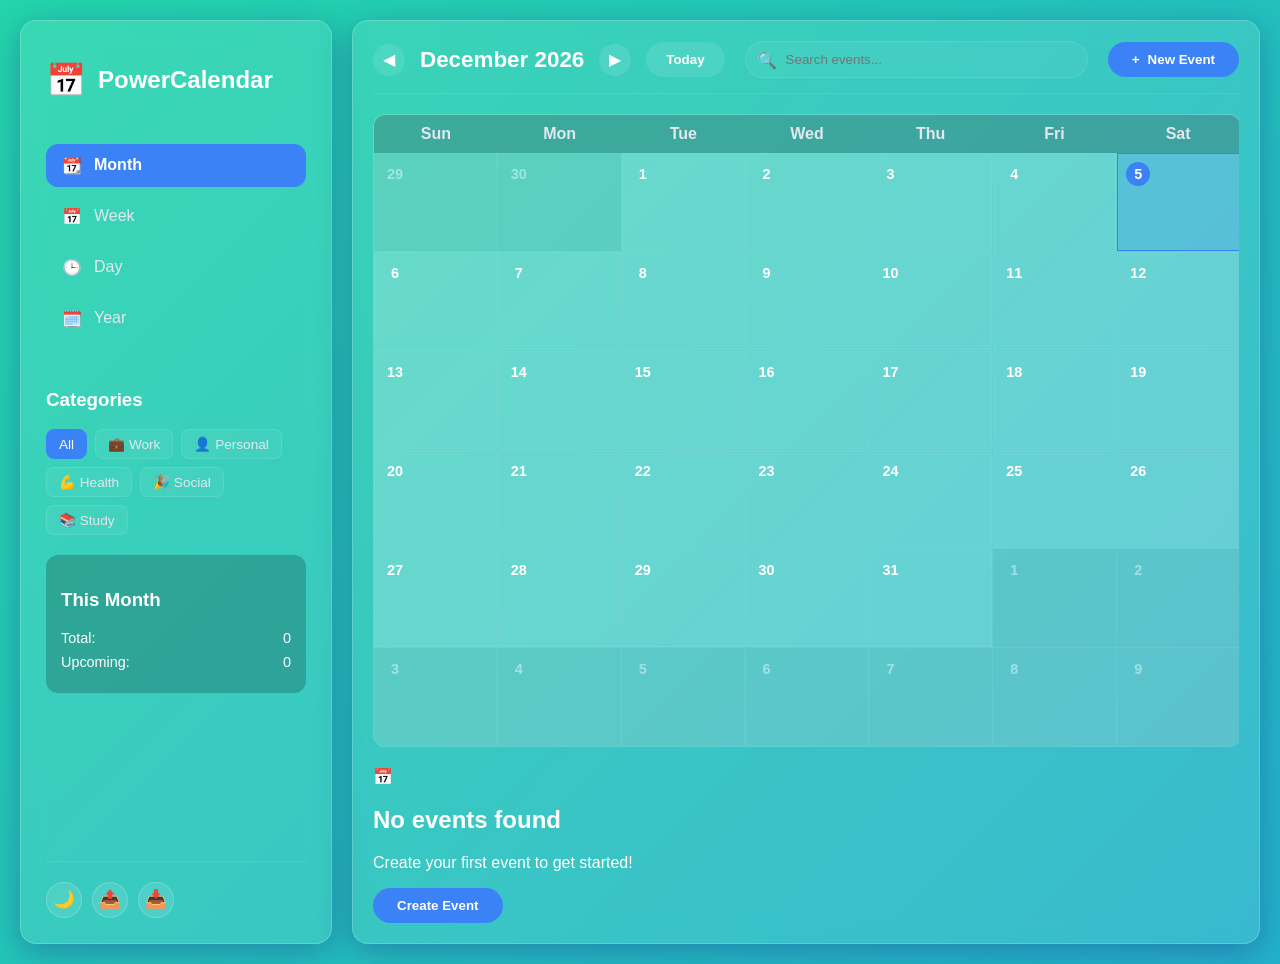
==== apps/calendar/index.html @ 4eef014f "Changing the existing repository with newly created one" ====
<!DOCTYPE html>
<html lang="en">
<head>
    <meta charset="UTF-8">
    <meta name="viewport" content="width=device-width, initial-scale=1.0">
    <title>PowerCalendar | Smart Calendar</title>
    <link rel="stylesheet" href="style.css">
</head>
<body class="theme-normal">
    <div id="app" class="app-wrapper">
        
        <!-- Sidebar -->
        <aside class="sidebar">
            <div class="sidebar-header">
                <div class="logo">
                    <span class="logo-icon">📅</span>
                    <h1>PowerCalendar</h1>
                </div>
            </div>

            <nav class="sidebar-nav">
                <button class="nav-item active" data-view="month"><span class="nav-icon">📆</span><span>Month</span></button>
                <button class="nav-item" data-view="week"><span class="nav-icon">📅</span><span>Week</span></button>
                <button class="nav-item" data-view="day"><span class="nav-icon">🕒</span><span>Day</span></button>
                <button class="nav-item" data-view="year"><span class="nav-icon">🗓️</span><span>Year</span></button>
            </nav>

            <div class="sidebar-section">
                <h3>Categories</h3>
                <div class="category-list">
                    <button class="category-btn active" data-category="all">All</button>
                    <button class="category-btn" data-category="work">💼 Work</button>
                    <button class="category-btn" data-category="personal">👤 Personal</button>
                    <button class="category-btn" data-category="health">💪 Health</button>
                    <button class="category-btn" data-category="social">🎉 Social</button>
                    <button class="category-btn" data-category="study">📚 Study</button>
                </div>
            </div>

            <div class="sidebar-stats">
                <h3>This Month</h3>
                <div class="stat-row"><span>Total:</span><span id="month-count">0</span></div>
                <div class="stat-row"><span>Upcoming:</span><span id="upcoming-count">0</span></div>
            </div>

            <div class="sidebar-footer">
                <button id="theme-toggle" class="icon-btn" title="Theme">🌙</button>
                <button id="export-btn" class="icon-btn" title="Export">📤</button>
                <button id="import-btn" class="icon-btn" title="Import">📥</button>
                <input type="file" id="import-file" accept=".ics" style="display:none">
            </div>
        </aside>

        <!-- Main Content -->
        <main class="main-content">
            <header class="main-header">
                <div class="date-navigator">
                    <button id="prev-btn" class="icon-btn-small">◀</button>
                    <h2 id="current-period">September 2025</h2>
                    <button id="next-btn" class="icon-btn-small">▶</button>
                    <button id="today-btn" class="secondary-btn">Today</button>
                </div>
                <div class="search-container">
                    <input type="text" id="search-input" placeholder="Search events...">
                    <span class="search-icon">🔍</span>
                </div>
                <button id="add-event-btn" class="primary-btn"><span>+</span><span>New Event</span></button>
            </header>

            <!-- Month View -->
            <section id="month-view" class="calendar-view active">
                <div class="calendar-grid">
                    <div class="weekday-header">
                        <div>Sun</div><div>Mon</div><div>Tue</div><div>Wed</div><div>Thu</div><div>Fri</div><div>Sat</div>
                    </div>
                    <div id="month-days" class="days-grid"></div>
                </div>
            </section>

            <!-- Week View -->
            <section id="week-view" class="calendar-view">
                <div class="week-grid">
                    <div class="time-sidebar">
                        <!-- Generated by JS -->
                    </div>
                    <div id="week-columns" class="week-columns"></div>
                </div>
            </section>

            <!-- Day View (FIXED: Added Time Sidebar) -->
            <section id="day-view" class="calendar-view">
                <div class="day-grid">
                    <div class="time-sidebar" id="day-time-sidebar">
                        <!-- Generated by JS: 00:00 to 23:00 -->
                    </div>
                    <div id="day-column" class="day-column"></div>
                </div>
            </section>

            <!-- Year View -->
            <section id="year-view" class="calendar-view">
                <div id="year-grid" class="year-grid"></div>
            </section>

            <div id="empty-state" class="empty-state hidden">
                <div class="empty-icon">📅</div>
                <h2>No events found</h2>
                <p>Create your first event to get started!</p>
                <button id="empty-add-btn" class="primary-btn">Create Event</button>
            </div>
        </main>
    </div>

    <!-- Event Modal (Improved Layout) -->
    <dialog id="event-modal" class="modal">
        <div class="modal-content">
            <div class="modal-header">
                <h2 id="modal-title">Add New Event</h2>
                <button id="modal-close" class="close-btn">&times;</button>
            </div>
            <form id="event-form">
                <input type="hidden" id="event-id">
                
                <div class="form-group">
                    <label for="event-title">Title *</label>
                    <input type="text" id="event-title" required placeholder="e.g., Team Meeting">
                </div>

                <div class="form-row">
                    <div class="form-group half">
                        <label for="event-start">Start</label>
                        <input type="datetime-local" id="event-start" required>
                    </div>
                    <div class="form-group half">
                        <label for="event-end">End</label>
                        <input type="datetime-local" id="event-end" required>
                    </div>
                </div>

                <div class="form-row">
                    <div class="form-group half">
                        <label for="event-category">Category</label>
                        <select id="event-category">
                            <option value="work">💼 Work</option>
                            <option value="personal">👤 Personal</option>
                            <option value="health">💪 Health</option>
                            <option value="social">🎉 Social</option>
                            <option value="study">📚 Study</option>
                        </select>
                    </div>
                    <div class="form-group half">
                        <label for="event-color">Color</label>
                        <select id="event-color">
                            <option value="#3b82f6">Blue</option>
                            <option value="#10b981">Green</option>
                            <option value="#f59e0b">Orange</option>
                            <option value="#ef4444">Red</option>
                            <option value="#8b5cf6">Purple</option>
                            <option value="#ec4899">Pink</option>
                        </select>
                    </div>
                </div>

                <div class="form-group">
                    <label for="event-location">Location</label>
                    <input type="text" id="event-location" placeholder="Room A, Zoom Link, etc.">
                </div>

                <div class="form-group">
                    <label for="event-description">Description</label>
                    <textarea id="event-description" rows="3" placeholder="Details..."></textarea>
                </div>

                <div class="form-group">
                    <label class="checkbox-label">
                        <input type="checkbox" id="event-recurring">
                        Recurring Event
                    </label>
                    <div id="recurring-options" class="hidden" style="margin-top: 10px; display: flex; gap: 10px;">
                        <select id="recurrence-pattern">
                            <option value="daily">Daily</option>
                            <option value="weekly">Weekly</option>
                            <option value="monthly">Monthly</option>
                            <option value="yearly">Yearly</option>
                        </select>
                        <input type="number" id="recurrence-end" min="1" max="100" value="10" style="width: 100px;" placeholder="Count">
                    </div>
                </div>

                <div class="modal-actions">
                    <button type="button" id="delete-event-btn" class="danger-btn hidden">Delete</button>
                    <div class="spacer"></div>
                    <button type="button" id="cancel-btn" class="secondary-btn">Cancel</button>
                    <button type="submit" class="primary-btn">Save Event</button>
                </div>
            </form>
        </div>
    </dialog>

    <div id="theme-menu" class="theme-menu hidden">
        <button data-theme="normal">☀️ Normal</button>
        <button data-theme="dark">🌙 Dark</button>
        <button data-theme="light">✨ Light</button>
        <button data-theme="glass">💎 Glass</button>
    </div>
    <div id="toast-container" class="toast-container"></div>

    <script src="main.js"></script>
</body>
</html>
---- apps/calendar/style.css ----
:root {
    --bg-body: #0f172a;
    --bg-gradient: linear-gradient(-45deg, #ee7752, #e73c7e, #23a6d5, #23d5ab);
    --bg-gradient-size: 400% 400%;
    --glass-bg: rgba(255, 255, 255, 0.1);
    --glass-border: rgba(255, 255, 255, 0.2);
    --glass-shadow: 0 8px 32px 0 rgba(31, 38, 135, 0.37);
    --text-primary: #ffffff;
    --text-secondary: #e2e8f0;
    --text-muted: #94a3b8;
    --primary: #3b82f6;
    --primary-glow: rgba(59, 130, 246, 0.5);
    --radius-lg: 16px;
    --radius-md: 12px;
    --radius-sm: 8px;
    --transition: 0.3s cubic-bezier(0.4, 0, 0.2, 1);
    --cell-bg: rgba(255, 255, 255, 0.05);
    --cell-hover: rgba(255, 255, 255, 0.1);
}

body {
    font-family: 'Inter', sans-serif;
    background: var(--bg-gradient);
    background-size: var(--bg-gradient-size);
    animation: gradientBG 15s ease infinite;
    color: var(--text-primary);
    min-height: 100vh;
    margin: 0;
    overflow-x: hidden;
}

@keyframes gradientBG {
    0% { background-position: 0% 50%; }
    50% { background-position: 100% 50%; }
    100% { background-position: 0% 50%; }
}

.app-wrapper {
    display: flex;
    min-height: 100vh;
    max-width: 1600px;
    margin: 0 auto;
    padding: 20px;
    gap: 20px;
}

/* Sidebar */
.sidebar {
    width: 260px;
    padding: 25px;
    display: flex;
    flex-direction: column;
    flex-shrink: 0;
    background: var(--glass-bg);
    backdrop-filter: blur(12px);
    border: 1px solid var(--glass-border);
    border-radius: var(--radius-lg);
    box-shadow: var(--glass-shadow);
}
.sidebar-header { margin-bottom: 30px; }
.logo { display: flex; align-items: center; gap: 12px; }
.logo-icon { font-size: 2rem; }
.logo h1 { font-size: 1.5rem; font-weight: 700; }

.sidebar-nav { display: flex; flex-direction: column; gap: 8px; margin-bottom: 30px; }
.nav-item {
    display: flex; align-items: center; gap: 12px;
    padding: 12px 16px;
    background: transparent; border: none;
    border-radius: var(--radius-md);
    color: var(--text-secondary);
    cursor: pointer; font-size: 1rem;
    transition: var(--transition);
}
.nav-item:hover { background: rgba(255,255,255,0.1); color: white; }
.nav-item.active { background: var(--primary); color: white; font-weight: 600; }

.category-list { display: flex; flex-wrap: wrap; gap: 8px; margin-bottom: 20px; }
.category-btn {
    padding: 6px 12px;
    background: rgba(255,255,255,0.05);
    border: 1px solid rgba(255,255,255,0.1);
    border-radius: var(--radius-sm);
    color: var(--text-secondary);
    cursor: pointer; font-size: 0.85rem;
    transition: var(--transition);
}
.category-btn:hover { background: rgba(255,255,255,0.15); color: white; }
.category-btn.active { background: var(--primary); border-color: var(--primary); color: white; }

.sidebar-stats {
    padding: 15px;
    background: rgba(0,0,0,0.2);
    border-radius: var(--radius-md);
    margin-bottom: auto;
}
.stat-row { display: flex; justify-content: space-between; font-size: 0.9rem; margin-bottom: 8px; }

.sidebar-footer {
    display: flex; gap: 10px; padding-top: 20px;
    border-top: 1px solid rgba(255,255,255,0.1);
}
.icon-btn {
    width: 36px; height: 36px;
    background: rgba(255,255,255,0.1);
    border: 1px solid rgba(255,255,255,0.2);
    border-radius: 50%;
    cursor: pointer; font-size: 1.1rem;
    display: flex; align-items: center; justify-content: center;
    transition: var(--transition); color: white;
}
.icon-btn:hover { background: rgba(255,255,255,0.2); transform: scale(1.1); }

/* Main Content */
.main-content {
    flex: 1;
    display: flex; flex-direction: column;
    gap: 20px;
    background: var(--glass-bg);
    backdrop-filter: blur(12px);
    border: 1px solid var(--glass-border);
    border-radius: var(--radius-lg);
    box-shadow: var(--glass-shadow);
    padding: 20px;
    overflow: hidden;
}

.main-header {
    display: flex; align-items: center; gap: 20px;
    flex-wrap: wrap; padding-bottom: 15px;
    border-bottom: 1px solid rgba(255,255,255,0.1);
}

.date-navigator { display: flex; align-items: center; gap: 15px; }
.icon-btn-small {
    width: 32px; height: 32px;
    background: rgba(255,255,255,0.1);
    border: none; border-radius: 50%;
    color: white; cursor: pointer; font-size: 1rem;
}
.icon-btn-small:hover { background: rgba(255,255,255,0.2); }
#current-period { font-size: 1.4rem; font-weight: 700; margin: 0; }

.search-container { flex: 1; position: relative; min-width: 200px; }
.search-container input {
    width: 100%; padding: 10px 15px 10px 40px;
    background: rgba(255,255,255,0.05);
    border: 1px solid rgba(255,255,255,0.1);
    border-radius: 20px; color: white;
}
.search-icon { position: absolute; left: 12px; top: 50%; transform: translateY(-50%); opacity: 0.7; }

.primary-btn {
    padding: 10px 24px;
    background: var(--primary); color: white;
    border: none; border-radius: 20px;
    font-weight: 700; cursor: pointer;
    display: flex; align-items: center; gap: 8px;
    transition: var(--transition);
}
.primary-btn:hover { transform: translateY(-2px); box-shadow: 0 5px 15px var(--primary-glow); }

.secondary-btn {
    padding: 10px 20px;
    background: rgba(255,255,255,0.1); color: white;
    border: 1px solid rgba(255,255,255,0.2);
    border-radius: 20px; cursor: pointer; font-weight: 600;
}
.secondary-btn:hover { background: rgba(255,255,255,0.2); }

/* Calendar Views */
.calendar-view { display: none; height: 100%; overflow-y: auto; }
.calendar-view.active { display: block; animation: fadeIn 0.4s ease; }

/* =========================================
   MONTH VIEW - FORCED LAYOUT FIX
   ========================================= */

/* The Main Container */
.calendar-grid {
    display: flex;
    flex-direction: column;
    width: 100%;
    /* CRITICAL: Give it a minimum height so it doesn't collapse */
    min-height: 500px; 
    flex-grow: 1; /* Take up remaining space in the main content area */
    background: rgba(255,255,255,0.1);
    border: 1px solid rgba(255,255,255,0.1);
    border-radius: var(--radius-md);
    overflow: hidden;
}

/* The Header Row (Sun-Sat) */
.weekday-header {
    display: grid;
    grid-template-columns: repeat(7, 1fr);
    background: rgba(0,0,0,0.2);
    padding: 10px 0;
    text-align: center;
    font-weight: 600;
    color: var(--text-secondary);
    flex-shrink: 0; /* Don't let header shrink */
}

/* The Days Container */
.days-grid {
    display: grid;
    grid-template-columns: repeat(7, 1fr);
    grid-auto-rows: 1fr; /* Rows share height equally */
    gap: 1px;
    background: rgba(255,255,255,0.1);
    flex-grow: 1; /* CRITICAL: Fill remaining height */
    min-height: 0; /* Allow grid to shrink if needed, but flex-grow handles expansion */
}

/* Individual Day Cells */
.day-cell {
    background: var(--cell-bg);
    padding: 8px;
    position: relative;
    transition: var(--transition);
    cursor: pointer;
    display: flex;
    flex-direction: column;
    overflow: hidden;
    min-height: 80px; /* Minimum height per cell */
    border: 1px solid rgba(255,255,255,0.05); /* Optional: subtle border */
}

.day-cell:hover { background: var(--cell-hover); }
.day-cell.other-month { opacity: 0.4; background: rgba(0,0,0,0.1); }
.day-cell.today { background: rgba(59, 130, 246, 0.2); border: 1px solid var(--primary); }

.day-number {
    font-weight: 600; 
    font-size: 0.9rem;
    margin-bottom: 5px; 
    display: inline-block;
    width: 24px; 
    height: 24px;
    text-align: center; 
    line-height: 24px;
    border-radius: 50%;
    flex-shrink: 0;
}

.day-cell.today .day-number { background: var(--primary); color: white; }

.event-chip {
    font-size: 0.75rem;
    padding: 2px 6px;
    border-radius: 4px;
    margin-bottom: 2px;
    color: white;
    white-space: nowrap;
    overflow: hidden;
    text-overflow: ellipsis;
    cursor: pointer;
    flex-shrink: 0;
}

/* WEEK & DAY VIEW - WITH TIMETABLE */
.week-grid, .day-grid {
    display: flex;
    height: calc(100% - 20px);
    overflow-y: auto;
    position: relative;
}

.time-sidebar {
    width: 60px;
    flex-shrink: 0;
    border-right: 1px solid rgba(255,255,255,0.1);
    background: rgba(0,0,0,0.1);
    position: sticky;
    left: 0;
    z-index: 10;
}
.time-slot {
    height: 60px; /* 1 hour = 60px */
    display: flex; align-items: flex-start; justify-content: center;
    font-size: 0.75rem; color: var(--text-muted);
    border-bottom: 1px solid rgba(255,255,255,0.05);
    padding-top: 2px;
}

.week-columns {
    flex: 1;
    display: grid;
    grid-template-columns: repeat(7, 1fr);
    gap: 1px;
    background: rgba(255,255,255,0.1);
    position: relative;
}
.week-col {
    background: var(--cell-bg);
    border-right: 1px solid rgba(255,255,255,0.1);
    position: relative;
    min-height: 1440px; /* 24 hours * 60px */
}
.week-col-header {
    height: 40px;
    background: rgba(0,0,0,0.2);
    display: flex; align-items: center; justify-content: center;
    font-weight: 600;
    border-bottom: 1px solid rgba(255,255,255,0.1);
    position: sticky;
    top: 0;
    z-index: 5;
}

.day-column {
    flex: 1;
    background: var(--cell-bg);
    position: relative;
    min-height: 1440px; /* 24 hours * 60px */
}

/* EVENT IN GRID */
.grid-event {
    position: absolute;
    left: 4px; right: 4px;
    padding: 4px 8px;
    border-radius: 6px;
    font-size: 0.8rem;
    color: white;
    overflow: hidden;
    cursor: pointer;
    box-shadow: 0 2px 5px rgba(0,0,0,0.2);
    z-index: 5;
    transition: transform 0.2s;
}
.grid-event:hover { transform: scale(1.02); z-index: 10; }

/* YEAR VIEW */
.year-grid {
    display: grid;
    grid-template-columns: repeat(auto-fit, minmax(250px, 1fr));
    gap: 20px;
    padding: 10px;
}
.year-month {
    background: rgba(255,255,255,0.05);
    border: 1px solid rgba(255,255,255,0.1);
    border-radius: var(--radius-md);
    padding: 15px;
}
.year-month h3 { text-align: center; margin: 0 0 10px 0; color: var(--primary); }
.year-month-grid {
    display: grid;
    grid-template-columns: repeat(7, 1fr);
    gap: 2px;
    font-size: 0.75rem;
    text-align: center;
}
.year-day { padding: 4px; border-radius: 4px; }
.year-day.has-event { background: var(--primary); color: white; }

/* MODAL */
.modal {
    border: none; border-radius: var(--radius-lg);
    padding: 0; background: rgba(15, 23, 42, 0.95);
    backdrop-filter: blur(20px); color: white;
    max-width: 500px; width: 90%; margin: auto;
    animation: modalPop 0.3s ease;
}
@keyframes modalPop {
    from { opacity: 0; transform: scale(0.9); }
    to { opacity: 1; transform: scale(1); }
}
.modal::backdrop { background: rgba(0,0,0,0.6); }

.modal-content { padding: 25px; }
.modal-header {
    display: flex; justify-content: space-between;
    margin-bottom: 20px; border-bottom: 1px solid rgba(255,255,255,0.1);
    padding-bottom: 10px;
}
.close-btn { background: none; border: none; font-size: 1.5rem; color: white; cursor: pointer; }

.form-group { margin-bottom: 15px; }
.form-group label { display: block; font-size: 0.9rem; margin-bottom: 5px; color: var(--text-secondary); }
.form-row { display: flex; gap: 15px; }
.half { flex: 1; }

input, select, textarea {
    width: 100%; padding: 10px;
    background: rgba(255,255,255,0.05);
    border: 1px solid rgba(255,255,255,0.1);
    border-radius: var(--radius-sm);
    color: white;
    box-sizing: border-box; /* FIX: Prevents overflow */
}
input:focus, select:focus, textarea:focus {
    outline: none; border-color: var(--primary);
    box-shadow: 0 0 10px var(--primary-glow);
}

/* ... (Previous CSS content remains the same until here) ... */

.modal-actions {
    display: flex; justify-content: flex-end; gap: 10px; margin-top: 20px;
}
.danger-btn {
    background: var(--danger); color: white; border: none;
    padding: 10px 20px; border-radius: 20px; cursor: pointer;
}
.danger-btn:hover { background: #dc2626; }

.secondary-btn { 
    background: rgba(255,255,255,0.1); color: white; border: none; 
    padding: 10px 20px; border-radius: 20px; cursor: pointer; 
}
.secondary-btn:hover { background: rgba(255,255,255,0.2); }
.spacer { flex: 1; }

/* Theme Menu & Toast */
.theme-menu {
    position: fixed; top: 70px; right: 20px;
    background: rgba(15, 23, 42, 0.9);
    backdrop-filter: blur(15px);
    border: 1px solid rgba(255,255,255,0.1);
    border-radius: var(--radius-lg);
    padding: 10px; display: flex; flex-direction: column; gap: 5px;
    z-index: 1000;
    opacity: 0; visibility: hidden; transform: translateY(-10px);
    transition: all 0.3s;
}
.theme-menu:not(.hidden) { opacity: 1; visibility: visible; transform: translateY(0); }
.theme-menu button {
    width: 100%; text-align: left; padding: 10px;
    background: transparent; border: none; color: var(--text-secondary);
    cursor: pointer; border-radius: var(--radius-sm);
}
.theme-menu button:hover { background: rgba(255,255,255,0.1); color: white; }

.toast-container { position: fixed; bottom: 30px; right: 30px; z-index: 2000; display: flex; flex-direction: column; gap: 10px; }
.toast {
    padding: 15px 20px; background: rgba(15, 23, 42, 0.9);
    backdrop-filter: blur(10px); color: white;
    border-radius: var(--radius-md); border-left: 4px solid var(--primary);
    animation: slideInRight 0.3s ease;
}
@keyframes slideInRight { from { transform: translateX(100%); } to { transform: translateX(0); } }

.hidden { display: none !important; }
@keyframes fadeIn { from { opacity: 0; } to { opacity: 1; } }

/* Responsive */
@media (max-width: 1024px) {
    .app-wrapper { flex-direction: column; }
    .sidebar { width: 100%; flex-direction: row; flex-wrap: wrap; padding: 15px; }
    .sidebar-nav { flex-direction: row; margin-bottom: 0; }
    .sidebar-stats { display: none; }
    .calendar-grid { height: 60vh; }
}
@media (max-width: 768px) {
    .week-columns { grid-template-columns: 1fr; }
    .week-col { min-height: 200px; }
    .time-sidebar { display: none; } /* Hide time sidebar on mobile for space */
    .day-grid { flex-direction: column; }
}
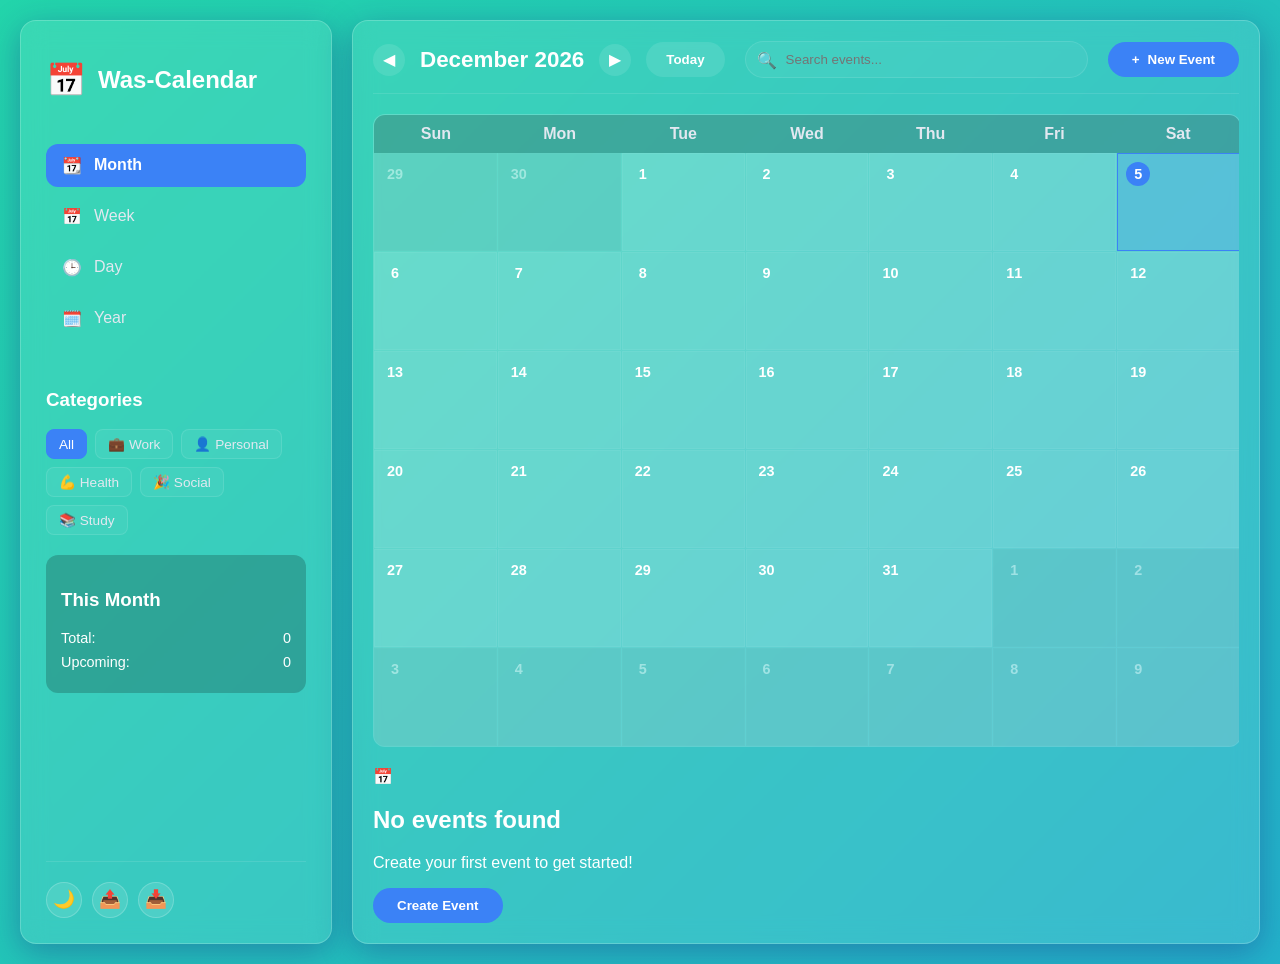
==== commit 6723c637: "I have editted the source code structure to make it easy to ready by me as well as others" ====
--- a/apps/calendar/index.html
+++ b/apps/calendar/index.html
@@ -3,18 +3,16 @@
 <head>
     <meta charset="UTF-8">
     <meta name="viewport" content="width=device-width, initial-scale=1.0">
-    <title>PowerCalendar | Smart Calendar</title>
+    <title>Was-Calendar</title>
     <link rel="stylesheet" href="style.css">
 </head>
 <body class="theme-normal">
     <div id="app" class="app-wrapper">
-        
-        <!-- Sidebar -->
         <aside class="sidebar">
             <div class="sidebar-header">
                 <div class="logo">
                     <span class="logo-icon">📅</span>
-                    <h1>PowerCalendar</h1>
+                    <h1>Was-Calendar</h1>
                 </div>
             </div>
 
@@ -51,7 +49,6 @@
             </div>
         </aside>
 
-        <!-- Main Content -->
         <main class="main-content">
             <header class="main-header">
                 <div class="date-navigator">
@@ -67,7 +64,6 @@
                 <button id="add-event-btn" class="primary-btn"><span>+</span><span>New Event</span></button>
             </header>
 
-            <!-- Month View -->
             <section id="month-view" class="calendar-view active">
                 <div class="calendar-grid">
                     <div class="weekday-header">
@@ -77,27 +73,22 @@
                 </div>
             </section>
 
-            <!-- Week View -->
             <section id="week-view" class="calendar-view">
                 <div class="week-grid">
                     <div class="time-sidebar">
-                        <!-- Generated by JS -->
                     </div>
                     <div id="week-columns" class="week-columns"></div>
                 </div>
             </section>
 
-            <!-- Day View (FIXED: Added Time Sidebar) -->
             <section id="day-view" class="calendar-view">
                 <div class="day-grid">
                     <div class="time-sidebar" id="day-time-sidebar">
-                        <!-- Generated by JS: 00:00 to 23:00 -->
                     </div>
                     <div id="day-column" class="day-column"></div>
                 </div>
             </section>
 
-            <!-- Year View -->
             <section id="year-view" class="calendar-view">
                 <div id="year-grid" class="year-grid"></div>
             </section>
@@ -111,7 +102,6 @@
         </main>
     </div>
 
-    <!-- Event Modal (Improved Layout) -->
     <dialog id="event-modal" class="modal">
         <div class="modal-content">
             <div class="modal-header">
--- a/apps/calendar/style.css
+++ b/apps/calendar/style.css
@@ -44,7 +44,6 @@
     gap: 20px;
 }
 
-/* Sidebar */
 .sidebar {
     width: 260px;
     padding: 25px;
@@ -57,25 +56,56 @@
     border-radius: var(--radius-lg);
     box-shadow: var(--glass-shadow);
 }
-.sidebar-header { margin-bottom: 30px; }
-.logo { display: flex; align-items: center; gap: 12px; }
-.logo-icon { font-size: 2rem; }
-.logo h1 { font-size: 1.5rem; font-weight: 700; }
-
-.sidebar-nav { display: flex; flex-direction: column; gap: 8px; margin-bottom: 30px; }
+.sidebar-header { 
+    margin-bottom: 30px; 
+}
+.logo { 
+    display: flex; 
+    align-items: center; 
+    gap: 12px; 
+}
+.logo-icon { 
+    font-size: 2rem; 
+}
+.logo h1 { 
+    font-size: 1.5rem; 
+    font-weight: 700; 
+}
+
+.sidebar-nav { 
+    display: flex; 
+    flex-direction: column; 
+    gap: 8px; 
+    margin-bottom: 30px; 
+}
 .nav-item {
-    display: flex; align-items: center; gap: 12px;
+    display: flex; 
+    align-items: center; 
+    gap: 12px;
     padding: 12px 16px;
-    background: transparent; border: none;
+    background: transparent; 
+    border: none;
     border-radius: var(--radius-md);
     color: var(--text-secondary);
     cursor: pointer; font-size: 1rem;
     transition: var(--transition);
 }
-.nav-item:hover { background: rgba(255,255,255,0.1); color: white; }
-.nav-item.active { background: var(--primary); color: white; font-weight: 600; }
-
-.category-list { display: flex; flex-wrap: wrap; gap: 8px; margin-bottom: 20px; }
+.nav-item:hover { 
+    background: rgba(255,255,255,0.1); 
+    color: white; 
+}
+.nav-item.active { 
+    background: var(--primary); 
+    color: white; 
+    font-weight: 600; 
+}
+
+.category-list { 
+    display: flex; 
+    flex-wrap: wrap; 
+    gap: 8px; 
+    margin-bottom: 20px; 
+}
 .category-btn {
     padding: 6px 12px;
     background: rgba(255,255,255,0.05);
@@ -85,8 +115,15 @@
     cursor: pointer; font-size: 0.85rem;
     transition: var(--transition);
 }
-.category-btn:hover { background: rgba(255,255,255,0.15); color: white; }
-.category-btn.active { background: var(--primary); border-color: var(--primary); color: white; }
+.category-btn:hover { 
+    background: rgba(255,255,255,0.15); 
+    color: white; 
+}
+.category-btn.active { 
+    background: var(--primary); 
+    border-color: var(--primary); 
+    color: white; 
+}
 
 .sidebar-stats {
     padding: 15px;
@@ -94,24 +131,38 @@
     border-radius: var(--radius-md);
     margin-bottom: auto;
 }
-.stat-row { display: flex; justify-content: space-between; font-size: 0.9rem; margin-bottom: 8px; }
+.stat-row { 
+    display: flex; 
+    justify-content: space-between; 
+    font-size: 0.9rem; 
+    margin-bottom: 8px; 
+}
 
 .sidebar-footer {
-    display: flex; gap: 10px; padding-top: 20px;
+    display: flex; 
+    gap: 10px; 
+    padding-top: 20px;
     border-top: 1px solid rgba(255,255,255,0.1);
 }
 .icon-btn {
-    width: 36px; height: 36px;
+    width: 36px; 
+    height: 36px;
     background: rgba(255,255,255,0.1);
     border: 1px solid rgba(255,255,255,0.2);
     border-radius: 50%;
-    cursor: pointer; font-size: 1.1rem;
-    display: flex; align-items: center; justify-content: center;
-    transition: var(--transition); color: white;
-}
-.icon-btn:hover { background: rgba(255,255,255,0.2); transform: scale(1.1); }
-
-/* Main Content */
+    cursor: pointer; 
+    font-size: 1.1rem;
+    display: flex; 
+    align-items: center; 
+    justify-content: center;
+    transition: var(--transition); 
+    color: white;
+}
+.icon-btn:hover { 
+    background: rgba(255,255,255,0.2); 
+    transform: scale(1.1); 
+}
+
 .main-content {
     flex: 1;
     display: flex; flex-direction: column;
@@ -126,71 +177,112 @@
 }
 
 .main-header {
-    display: flex; align-items: center; gap: 20px;
-    flex-wrap: wrap; padding-bottom: 15px;
+    display: flex; 
+    align-items: center; 
+    gap: 20px;
+    flex-wrap: wrap; 
+    padding-bottom: 15px;
     border-bottom: 1px solid rgba(255,255,255,0.1);
 }
 
-.date-navigator { display: flex; align-items: center; gap: 15px; }
+.date-navigator { 
+    display: flex; 
+    align-items: center; 
+    gap: 15px; 
+}
 .icon-btn-small {
-    width: 32px; height: 32px;
+    width: 32px; 
+    height: 32px;
     background: rgba(255,255,255,0.1);
-    border: none; border-radius: 50%;
-    color: white; cursor: pointer; font-size: 1rem;
-}
-.icon-btn-small:hover { background: rgba(255,255,255,0.2); }
-#current-period { font-size: 1.4rem; font-weight: 700; margin: 0; }
-
-.search-container { flex: 1; position: relative; min-width: 200px; }
+    border: none; 
+    border-radius: 50%;
+    color: white; 
+    cursor: pointer; 
+    font-size: 1rem;
+}
+.icon-btn-small:hover { 
+    background: rgba(255,255,255,0.2); 
+}
+#current-period { 
+    font-size: 1.4rem; 
+    font-weight: 700; 
+    margin: 0; 
+}
+
+.search-container { 
+    flex: 1; 
+    position: relative; 
+    min-width: 200px; 
+}
 .search-container input {
-    width: 100%; padding: 10px 15px 10px 40px;
+    width: 100%; 
+    padding: 10px 15px 10px 40px;
     background: rgba(255,255,255,0.05);
     border: 1px solid rgba(255,255,255,0.1);
-    border-radius: 20px; color: white;
-}
-.search-icon { position: absolute; left: 12px; top: 50%; transform: translateY(-50%); opacity: 0.7; }
+    border-radius: 20px; 
+    color: white;
+}
+.search-icon { 
+    position: absolute; 
+    left: 12px; 
+    top: 50%; 
+    transform: translateY(-50%); 
+    opacity: 0.7; 
+}
 
 .primary-btn {
     padding: 10px 24px;
-    background: var(--primary); color: white;
-    border: none; border-radius: 20px;
-    font-weight: 700; cursor: pointer;
-    display: flex; align-items: center; gap: 8px;
+    background: var(--primary); 
+    color: white;
+    border: none; 
+    border-radius: 20px;
+    font-weight: 700; 
+    cursor: pointer;
+    display: flex; 
+    align-items: center; 
+    gap: 8px;
     transition: var(--transition);
 }
-.primary-btn:hover { transform: translateY(-2px); box-shadow: 0 5px 15px var(--primary-glow); }
+.primary-btn:hover { 
+    transform: translateY(-2px); 
+    box-shadow: 0 5px 15px var(--primary-glow); 
+}
 
 .secondary-btn {
     padding: 10px 20px;
-    background: rgba(255,255,255,0.1); color: white;
+    background: rgba(255,255,255,0.1); 
+    color: white;
     border: 1px solid rgba(255,255,255,0.2);
-    border-radius: 20px; cursor: pointer; font-weight: 600;
-}
-.secondary-btn:hover { background: rgba(255,255,255,0.2); }
-
-/* Calendar Views */
-.calendar-view { display: none; height: 100%; overflow-y: auto; }
-.calendar-view.active { display: block; animation: fadeIn 0.4s ease; }
-
-/* =========================================
-   MONTH VIEW - FORCED LAYOUT FIX
-   ========================================= */
-
-/* The Main Container */
+    border-radius: 20px; 
+    cursor: pointer; 
+    font-weight: 600;
+}
+.secondary-btn:hover { 
+    background: rgba(255,255,255,0.2); 
+}
+
+.calendar-view { 
+    display: none; 
+    height: 100%; 
+    overflow-y: auto; 
+}
+.calendar-view.active { 
+    display: block; 
+    animation: fadeIn 0.4s ease; 
+}
+
 .calendar-grid {
     display: flex;
     flex-direction: column;
     width: 100%;
-    /* CRITICAL: Give it a minimum height so it doesn't collapse */
     min-height: 500px; 
-    flex-grow: 1; /* Take up remaining space in the main content area */
+    flex-grow: 1; 
     background: rgba(255,255,255,0.1);
     border: 1px solid rgba(255,255,255,0.1);
     border-radius: var(--radius-md);
     overflow: hidden;
 }
 
-/* The Header Row (Sun-Sat) */
 .weekday-header {
     display: grid;
     grid-template-columns: repeat(7, 1fr);
@@ -199,21 +291,19 @@
     text-align: center;
     font-weight: 600;
     color: var(--text-secondary);
-    flex-shrink: 0; /* Don't let header shrink */
-}
-
-/* The Days Container */
+    flex-shrink: 0;
+}
+
 .days-grid {
     display: grid;
     grid-template-columns: repeat(7, 1fr);
-    grid-auto-rows: 1fr; /* Rows share height equally */
+    grid-auto-rows: 1fr;
     gap: 1px;
     background: rgba(255,255,255,0.1);
-    flex-grow: 1; /* CRITICAL: Fill remaining height */
-    min-height: 0; /* Allow grid to shrink if needed, but flex-grow handles expansion */
-}
-
-/* Individual Day Cells */
+    flex-grow: 1;
+    min-height: 0;
+}
+
 .day-cell {
     background: var(--cell-bg);
     padding: 8px;
@@ -223,13 +313,21 @@
     display: flex;
     flex-direction: column;
     overflow: hidden;
-    min-height: 80px; /* Minimum height per cell */
-    border: 1px solid rgba(255,255,255,0.05); /* Optional: subtle border */
-}
-
-.day-cell:hover { background: var(--cell-hover); }
-.day-cell.other-month { opacity: 0.4; background: rgba(0,0,0,0.1); }
-.day-cell.today { background: rgba(59, 130, 246, 0.2); border: 1px solid var(--primary); }
+    min-height: 80px;
+    border: 1px solid rgba(255,255,255,0.05);
+}
+
+.day-cell:hover { 
+    background: var(--cell-hover); 
+}
+.day-cell.other-month { 
+    opacity: 0.4; 
+    background: rgba(0,0,0,0.1); 
+}
+.day-cell.today { 
+    background: rgba(59, 130, 246, 0.2); 
+    border: 1px solid var(--primary); 
+}
 
 .day-number {
     font-weight: 600; 
@@ -244,7 +342,10 @@
     flex-shrink: 0;
 }
 
-.day-cell.today .day-number { background: var(--primary); color: white; }
+.day-cell.today .day-number { 
+    background: var(--primary); 
+    color: white; 
+}
 
 .event-chip {
     font-size: 0.75rem;
@@ -259,7 +360,6 @@
     flex-shrink: 0;
 }
 
-/* WEEK & DAY VIEW - WITH TIMETABLE */
 .week-grid, .day-grid {
     display: flex;
     height: calc(100% - 20px);
@@ -277,8 +377,10 @@
     z-index: 10;
 }
 .time-slot {
-    height: 60px; /* 1 hour = 60px */
-    display: flex; align-items: flex-start; justify-content: center;
+    height: 60px;
+    display: flex; 
+    align-items: flex-start; 
+    justify-content: center;
     font-size: 0.75rem; color: var(--text-muted);
     border-bottom: 1px solid rgba(255,255,255,0.05);
     padding-top: 2px;
@@ -296,12 +398,14 @@
     background: var(--cell-bg);
     border-right: 1px solid rgba(255,255,255,0.1);
     position: relative;
-    min-height: 1440px; /* 24 hours * 60px */
+    min-height: 1440px;
 }
 .week-col-header {
     height: 40px;
     background: rgba(0,0,0,0.2);
-    display: flex; align-items: center; justify-content: center;
+    display: flex; 
+    align-items: center; 
+    justify-content: center;
     font-weight: 600;
     border-bottom: 1px solid rgba(255,255,255,0.1);
     position: sticky;
@@ -313,10 +417,9 @@
     flex: 1;
     background: var(--cell-bg);
     position: relative;
-    min-height: 1440px; /* 24 hours * 60px */
-}
-
-/* EVENT IN GRID */
+    min-height: 1440px;
+}
+
 .grid-event {
     position: absolute;
     left: 4px; right: 4px;
@@ -330,9 +433,11 @@
     z-index: 5;
     transition: transform 0.2s;
 }
-.grid-event:hover { transform: scale(1.02); z-index: 10; }
-
-/* YEAR VIEW */
+.grid-event:hover { 
+    transform: scale(1.02); 
+    z-index: 10; 
+}
+
 .year-grid {
     display: grid;
     grid-template-columns: repeat(auto-fit, minmax(250px, 1fr));
@@ -345,7 +450,11 @@
     border-radius: var(--radius-md);
     padding: 15px;
 }
-.year-month h3 { text-align: center; margin: 0 0 10px 0; color: var(--primary); }
+.year-month h3 { 
+    text-align: center; 
+    margin: 0 0 10px 0; 
+    color: var(--primary); 
+}
 .year-month-grid {
     display: grid;
     grid-template-columns: repeat(7, 1fr);
@@ -353,100 +462,182 @@
     font-size: 0.75rem;
     text-align: center;
 }
-.year-day { padding: 4px; border-radius: 4px; }
-.year-day.has-event { background: var(--primary); color: white; }
-
-/* MODAL */
+.year-day { 
+    padding: 4px; 
+    border-radius: 4px; 
+}
+.year-day.has-event { 
+    background: var(--primary); 
+    color: white; 
+}
+
 .modal {
-    border: none; border-radius: var(--radius-lg);
-    padding: 0; background: rgba(15, 23, 42, 0.95);
-    backdrop-filter: blur(20px); color: white;
-    max-width: 500px; width: 90%; margin: auto;
+    border: none; 
+    border-radius: var(--radius-lg);
+    padding: 0; 
+    background: rgba(15, 23, 42, 0.95);
+    backdrop-filter: blur(20px); 
+    color: white;
+    max-width: 500px; 
+    width: 90%; 
+    margin: auto;
     animation: modalPop 0.3s ease;
 }
 @keyframes modalPop {
     from { opacity: 0; transform: scale(0.9); }
     to { opacity: 1; transform: scale(1); }
 }
-.modal::backdrop { background: rgba(0,0,0,0.6); }
-
-.modal-content { padding: 25px; }
+.modal::backdrop { 
+    background: rgba(0,0,0,0.6); 
+}
+
+.modal-content { 
+    padding: 25px; 
+}
 .modal-header {
-    display: flex; justify-content: space-between;
-    margin-bottom: 20px; border-bottom: 1px solid rgba(255,255,255,0.1);
+    display: flex; 
+    justify-content: space-between;
+    margin-bottom: 20px; 
+    border-bottom: 1px solid rgba(255,255,255,0.1);
     padding-bottom: 10px;
 }
-.close-btn { background: none; border: none; font-size: 1.5rem; color: white; cursor: pointer; }
-
-.form-group { margin-bottom: 15px; }
-.form-group label { display: block; font-size: 0.9rem; margin-bottom: 5px; color: var(--text-secondary); }
-.form-row { display: flex; gap: 15px; }
-.half { flex: 1; }
+.close-btn { 
+    background: none; 
+    border: none; 
+    font-size: 1.5rem; 
+    color: white; 
+    cursor: pointer; 
+}
+
+.form-group { 
+    margin-bottom: 15px; 
+}
+.form-group label { 
+    display: block; 
+    font-size: 0.9rem; 
+    margin-bottom: 5px; 
+    color: var(--text-secondary); 
+}
+.form-row { 
+    display: flex; 
+    gap: 15px; 
+}
+.half { 
+    flex: 1; 
+}
 
 input, select, textarea {
-    width: 100%; padding: 10px;
+    width: 100%; 
+    padding: 10px;
     background: rgba(255,255,255,0.05);
     border: 1px solid rgba(255,255,255,0.1);
     border-radius: var(--radius-sm);
     color: white;
-    box-sizing: border-box; /* FIX: Prevents overflow */
+    box-sizing: border-box;
 }
 input:focus, select:focus, textarea:focus {
-    outline: none; border-color: var(--primary);
+    outline: none; 
+    border-color: var(--primary);
     box-shadow: 0 0 10px var(--primary-glow);
 }
 
-/* ... (Previous CSS content remains the same until here) ... */
 
 .modal-actions {
-    display: flex; justify-content: flex-end; gap: 10px; margin-top: 20px;
+    display: flex; 
+    justify-content: flex-end; 
+    gap: 10px; 
+    margin-top: 20px;
 }
 .danger-btn {
-    background: var(--danger); color: white; border: none;
-    padding: 10px 20px; border-radius: 20px; cursor: pointer;
-}
-.danger-btn:hover { background: #dc2626; }
+    background: var(--danger); 
+    color: white; 
+    border: none;
+    padding: 10px 20px; 
+    border-radius: 20px; 
+    cursor: pointer;
+}
+.danger-btn:hover { 
+    background: #dc2626; 
+}
 
 .secondary-btn { 
-    background: rgba(255,255,255,0.1); color: white; border: none; 
-    padding: 10px 20px; border-radius: 20px; cursor: pointer; 
-}
-.secondary-btn:hover { background: rgba(255,255,255,0.2); }
-.spacer { flex: 1; }
-
-/* Theme Menu & Toast */
+    background: rgba(255,255,255,0.1); 
+    color: white; 
+    border: none; 
+    padding: 10px 20px; 
+    border-radius: 20px; 
+    cursor: pointer; 
+}
+.secondary-btn:hover { 
+    background: rgba(255,255,255,0.2); 
+}
+.spacer { 
+    flex: 1; 
+}
+
 .theme-menu {
-    position: fixed; top: 70px; right: 20px;
+    position: fixed; 
+    top: 70px; 
+    right: 20px;
     background: rgba(15, 23, 42, 0.9);
     backdrop-filter: blur(15px);
     border: 1px solid rgba(255,255,255,0.1);
     border-radius: var(--radius-lg);
-    padding: 10px; display: flex; flex-direction: column; gap: 5px;
+    padding: 10px; 
+    display: flex; 
+    flex-direction: column; 
+    gap: 5px;
     z-index: 1000;
-    opacity: 0; visibility: hidden; transform: translateY(-10px);
+    opacity: 0; 
+    visibility: hidden; 
+    transform: translateY(-10px);
     transition: all 0.3s;
 }
-.theme-menu:not(.hidden) { opacity: 1; visibility: visible; transform: translateY(0); }
+.theme-menu:not(.hidden) { 
+    opacity: 1; 
+    visibility: visible; 
+    transform: translateY(0); 
+}
 .theme-menu button {
-    width: 100%; text-align: left; padding: 10px;
-    background: transparent; border: none; color: var(--text-secondary);
-    cursor: pointer; border-radius: var(--radius-sm);
-}
-.theme-menu button:hover { background: rgba(255,255,255,0.1); color: white; }
-
-.toast-container { position: fixed; bottom: 30px; right: 30px; z-index: 2000; display: flex; flex-direction: column; gap: 10px; }
+    width: 100%; 
+    text-align: left; 
+    padding: 10px;
+    background: transparent; 
+    border: none; 
+    color: var(--text-secondary);
+    cursor: pointer; 
+    border-radius: var(--radius-sm);
+}
+.theme-menu button:hover { 
+    background: rgba(255,255,255,0.1); 
+    color: white; 
+}
+
+.toast-container { 
+    position: fixed; 
+    bottom: 30px; 
+    right: 30px; 
+    z-index: 2000; 
+    display: flex; 
+    flex-direction: column; 
+    gap: 10px; 
+}
 .toast {
-    padding: 15px 20px; background: rgba(15, 23, 42, 0.9);
-    backdrop-filter: blur(10px); color: white;
-    border-radius: var(--radius-md); border-left: 4px solid var(--primary);
+    padding: 15px 20px; 
+    background: rgba(15, 23, 42, 0.9);
+    backdrop-filter: blur(10px); 
+    color: white;
+    border-radius: var(--radius-md); 
+    border-left: 4px solid var(--primary);
     animation: slideInRight 0.3s ease;
 }
 @keyframes slideInRight { from { transform: translateX(100%); } to { transform: translateX(0); } }
 
-.hidden { display: none !important; }
+.hidden { 
+    display: none !important; 
+}
 @keyframes fadeIn { from { opacity: 0; } to { opacity: 1; } }
 
-/* Responsive */
 @media (max-width: 1024px) {
     .app-wrapper { flex-direction: column; }
     .sidebar { width: 100%; flex-direction: row; flex-wrap: wrap; padding: 15px; }
@@ -457,6 +648,6 @@
 @media (max-width: 768px) {
     .week-columns { grid-template-columns: 1fr; }
     .week-col { min-height: 200px; }
-    .time-sidebar { display: none; } /* Hide time sidebar on mobile for space */
+    .time-sidebar { display: none; }
     .day-grid { flex-direction: column; }
-}
+}
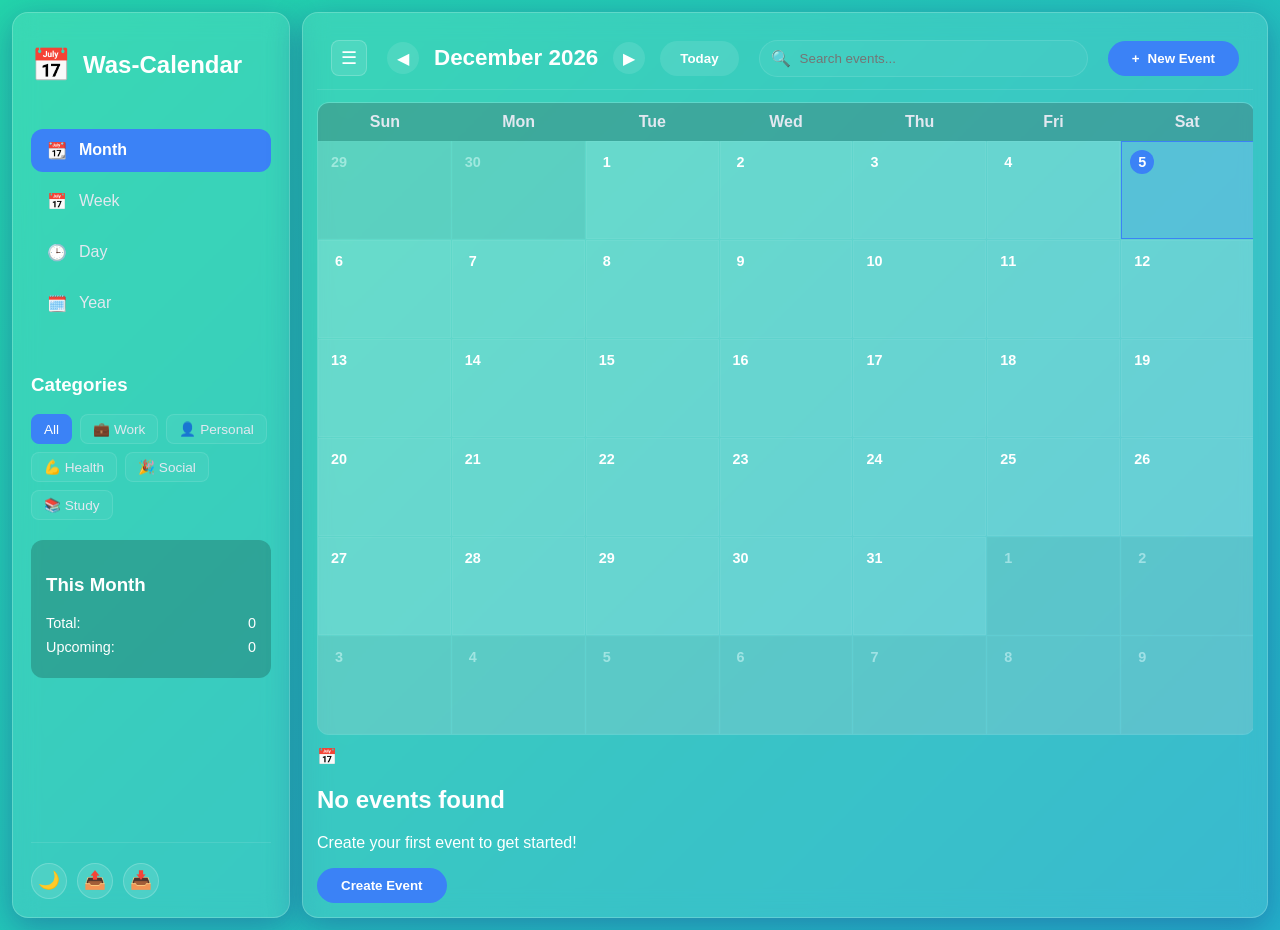
==== commit a9065d21: "added hamburder to move side bar away" ====
--- a/apps/calendar/index.html
+++ b/apps/calendar/index.html
@@ -51,6 +51,7 @@
 
         <main class="main-content">
             <header class="main-header">
+                <button class="sidebar-toggle" type="button" aria-label="Toggle sidebar" aria-expanded="true">☰</button>
                 <div class="date-navigator">
                     <button id="prev-btn" class="icon-btn-small">◀</button>
                     <h2 id="current-period">September 2025</h2>
--- a/apps/calendar/style.css
+++ b/apps/calendar/style.css
@@ -650,4 +650,16 @@
     .week-col { min-height: 200px; }
     .time-sidebar { display: none; }
     .day-grid { flex-direction: column; }
+}
+.app-wrapper { max-width: none; padding: 12px; gap: 12px; }
+.sidebar { width: 240px; padding: 18px; }
+.main-content { gap: 12px; padding: 14px; }
+.main-header { padding: 10px 14px; min-height: 42px; }
+.sidebar-toggle { display: inline-flex; align-items: center; justify-content: center; width: 36px; height: 36px; flex: 0 0 36px; padding: 0; border: 1px solid rgba(255,255,255,0.2); border-radius: 8px; background: rgba(255,255,255,0.1); color: white; cursor: pointer; font-size: 1.1rem; }
+.sidebar-toggle:hover { background: rgba(255,255,255,0.2); }
+.sidebar-collapsed .sidebar { display: none; }
+.sidebar-collapsed .main-content { width: 100%; }
+@media (max-width: 1024px) {
+    .app-wrapper { flex-direction: row; }
+    .sidebar { width: 240px; }
 }
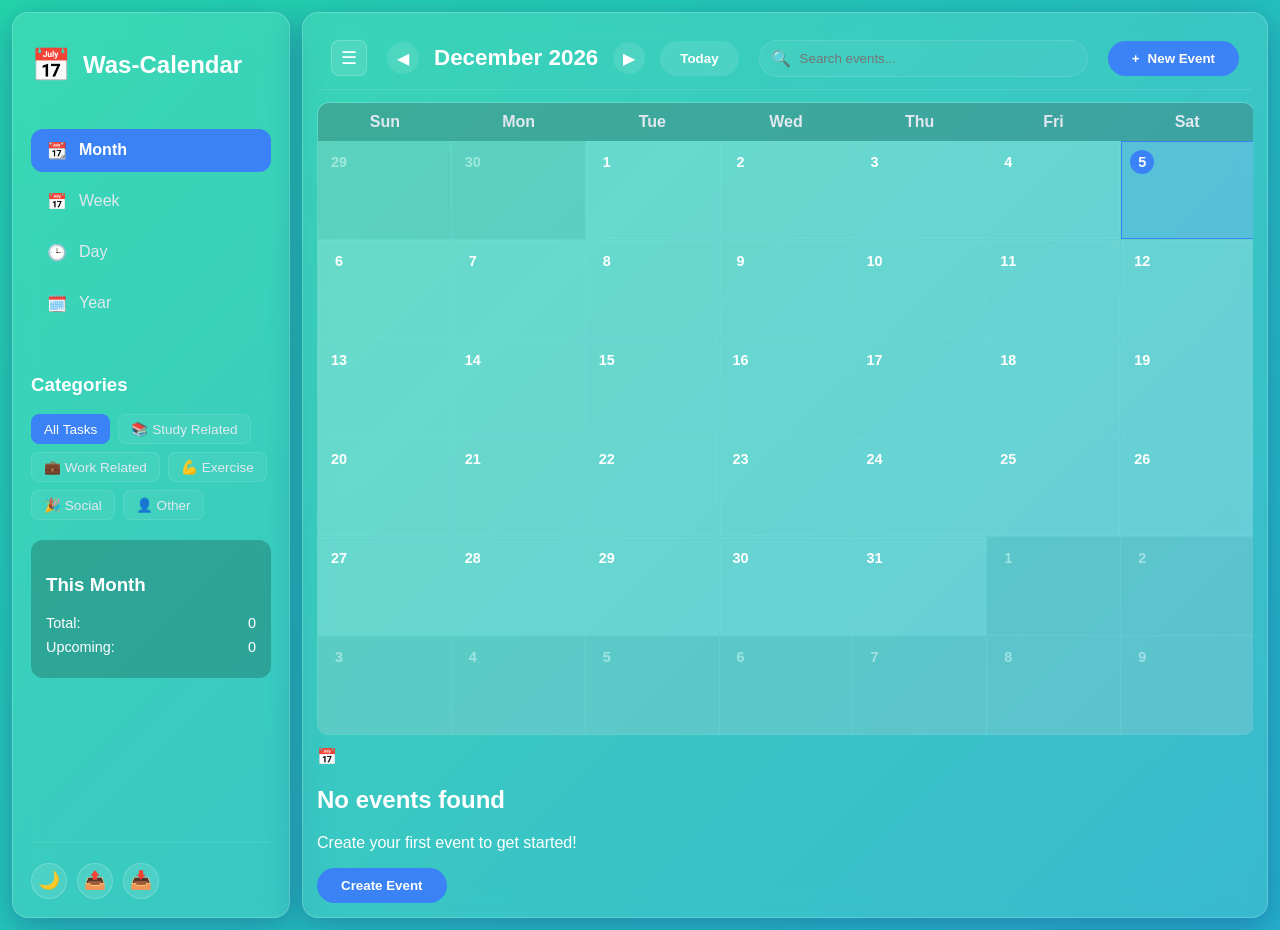
==== commit 50c1b14e: "Calendar Update" ====
--- a/apps/calendar/index.html
+++ b/apps/calendar/index.html
@@ -26,12 +26,12 @@
             <div class="sidebar-section">
                 <h3>Categories</h3>
                 <div class="category-list">
-                    <button class="category-btn active" data-category="all">All</button>
-                    <button class="category-btn" data-category="work">💼 Work</button>
-                    <button class="category-btn" data-category="personal">👤 Personal</button>
-                    <button class="category-btn" data-category="health">💪 Health</button>
-                    <button class="category-btn" data-category="social">🎉 Social</button>
-                    <button class="category-btn" data-category="study">📚 Study</button>
+                    <button class="category-btn active" data-category="all">All Tasks</button>
+                    <button class="category-btn" data-category="study">📚 Study Related</button>
+                    <button class="category-btn" data-category="work">💼 Work Related</button>
+                    <button class="category-btn" data-category="health">💪 Exercise</button>
+                    <button class="category-btn" data-category="social">🎉 Social</button>                    
+                    <button class="category-btn" data-category="personal">👤 Other</button>
                 </div>
             </div>
 
@@ -132,11 +132,11 @@
                     <div class="form-group half">
                         <label for="event-category">Category</label>
                         <select id="event-category">
+                            <option value="study">📚 Study</option>
                             <option value="work">💼 Work</option>
-                            <option value="personal">👤 Personal</option>
-                            <option value="health">💪 Health</option>
+                            <option value="personal">👤 Other</option>
+                            <option value="health">💪 Exercise</option>
                             <option value="social">🎉 Social</option>
-                            <option value="study">📚 Study</option>
                         </select>
                     </div>
                     <div class="form-group half">
@@ -189,13 +189,12 @@
     </dialog>
 
     <div id="theme-menu" class="theme-menu hidden">
-        <button data-theme="normal">☀️ Normal</button>
+        <button data-theme="normal">☀️ Default</button>
         <button data-theme="dark">🌙 Dark</button>
         <button data-theme="light">✨ Light</button>
-        <button data-theme="glass">💎 Glass</button>
     </div>
     <div id="toast-container" class="toast-container"></div>
 
     <script src="main.js"></script>
 </body>
-</html>
+</html>
